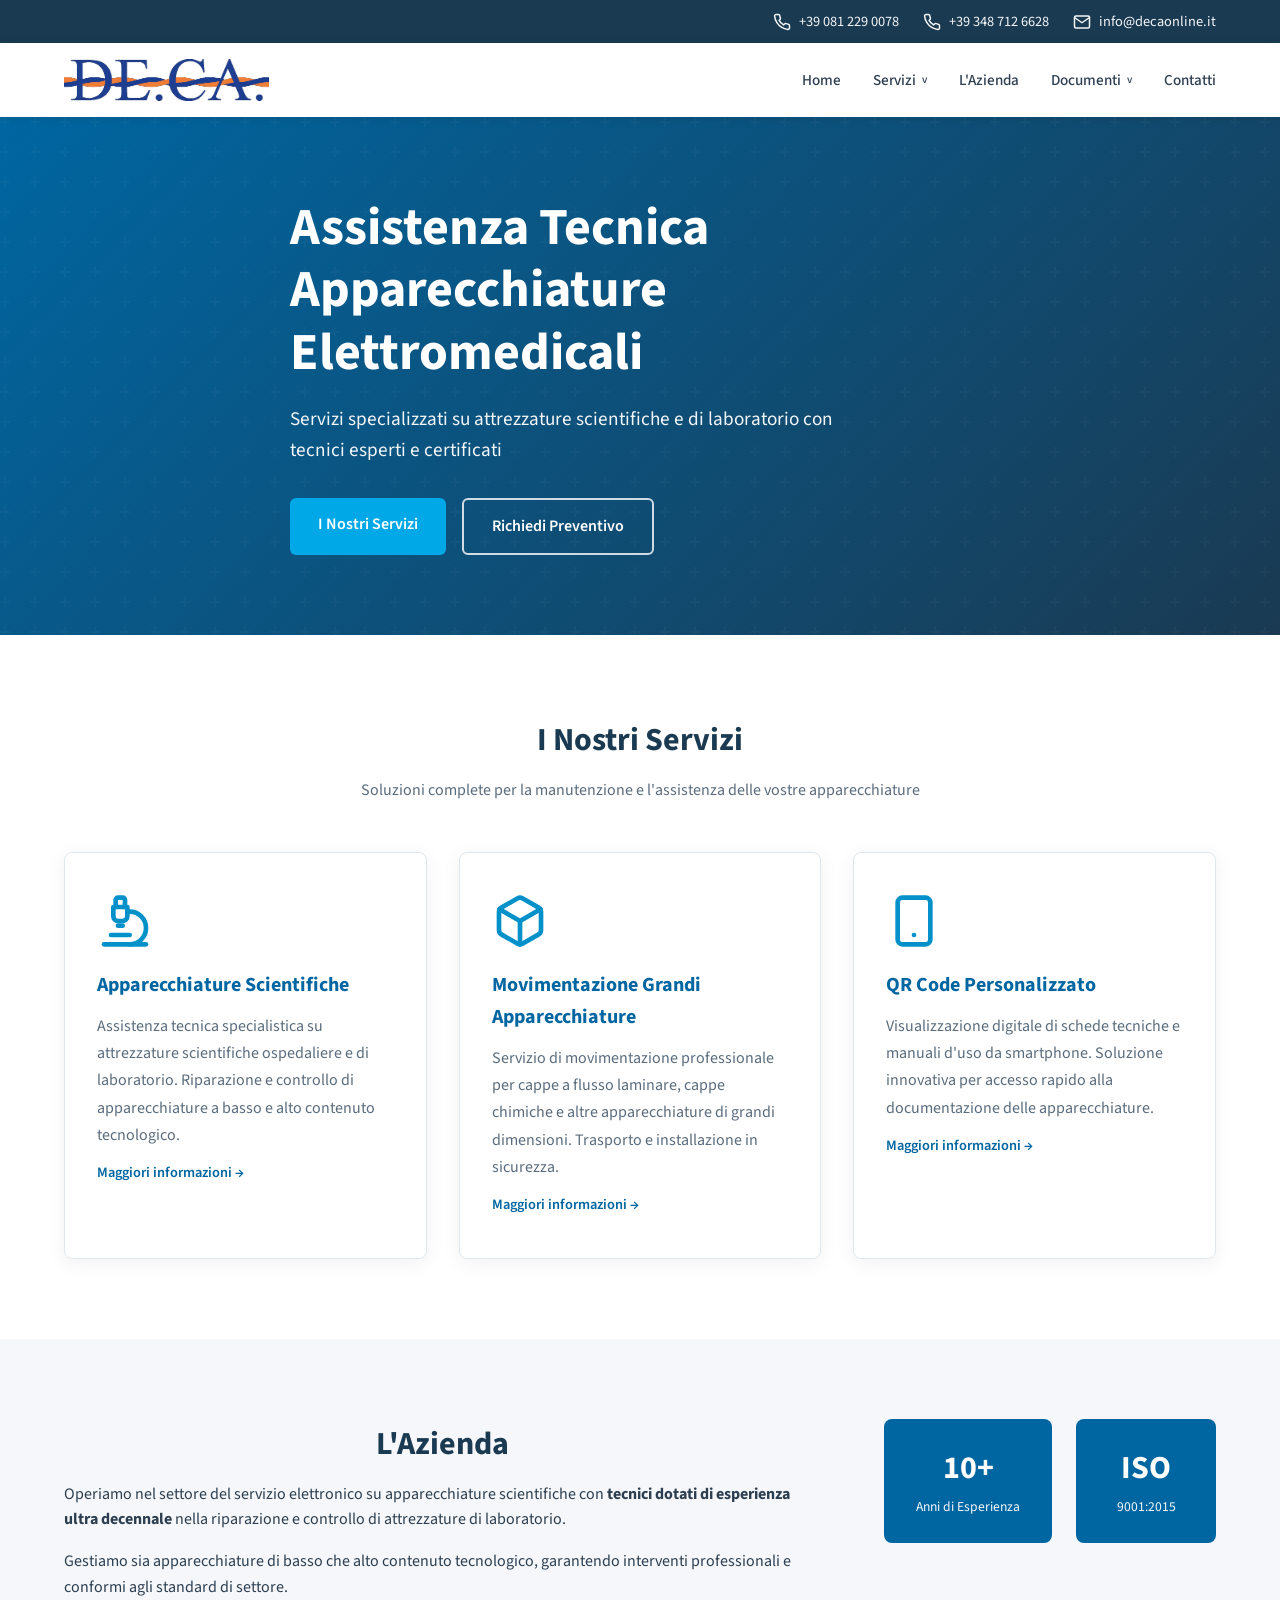
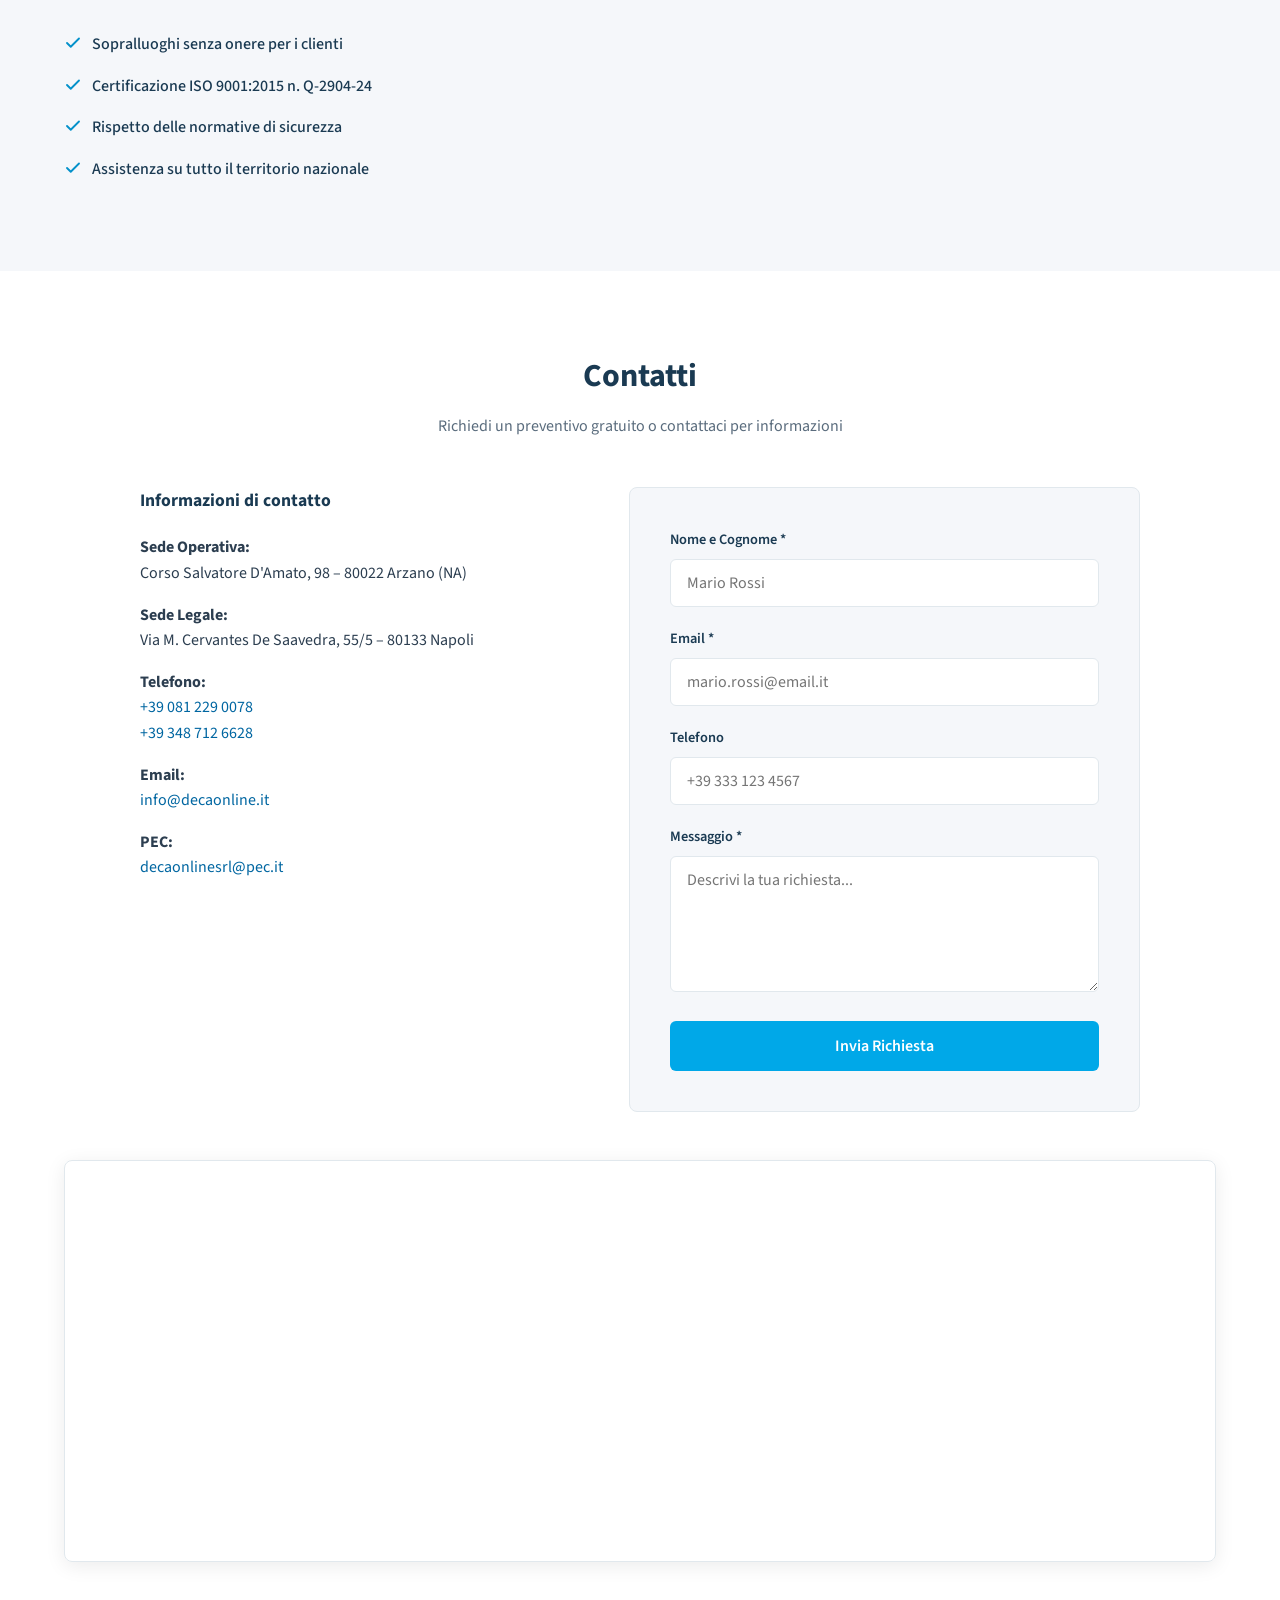
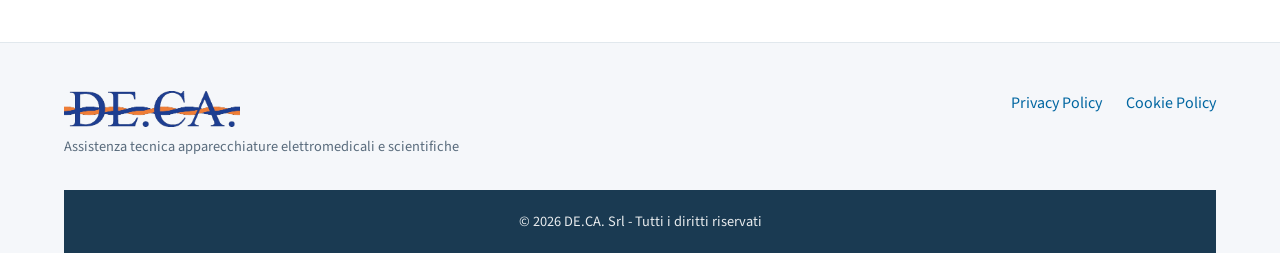
==== src/main/webapp/index.html @ ce904c12 "Initial commit" ====
<!DOCTYPE html>
<html lang="it">
<head>
    <meta charset="UTF-8">
    <meta name="viewport" content="width=device-width, initial-scale=1.0">
    <meta name="description" content="Assistenza tecnica su apparecchiature elettromedicali e scientifiche. Servizi specializzati per laboratori e strutture ospedaliere.">
    <title>DE.CA. Srl - Assistenza Tecnica Apparecchiature Elettromedicali</title>
    <link rel="icon" href="images/favicon.png" type="image/png">
    <link rel="stylesheet" href="css/style.css">
    <link rel="preconnect" href="https://fonts.googleapis.com">
    <link rel="preconnect" href="https://fonts.gstatic.com" crossorigin>
    <link href="https://fonts.googleapis.com/css2?family=Source+Sans+3:wght@400;500;600;700&display=swap" rel="stylesheet">
</head>
<body>
    <header class="header">
        <div class="header-top">
            <div class="container">
                <a href="tel:+390812290078" class="header-contact"><img src="icons/icon-phone.svg" alt="" class="icon" width="18" height="18">+39 081 229 0078</a>
                <a href="tel:+393487126628" class="header-contact"><img src="icons/icon-phone.svg" alt="" class="icon" width="18" height="18">+39 348 712 6628</a>
                <a href="mailto:info@decaonline.it" class="header-contact"><img src="icons/icon-email.svg" alt="" class="icon" width="18" height="18">info@decaonline.it</a>
            </div>
        </div>
        <nav class="navbar">
            <div class="container navbar-inner">
                <a href="index.html" class="logo logo-image" aria-label="DE.CA. home">
                    <img src="images/logo-deca.png" alt="DE.CA. logo" class="logo-img">
                </a>
                <button class="nav-toggle" id="navToggle" aria-label="Menu">
                    <span></span>
                    <span></span>
                    <span></span>
                </button>
                <ul class="nav-menu" id="navMenu">
                    <li class="nav-item"><a href="#home">Home</a></li>
                    <li class="nav-item has-submenu">
                        <button class="submenu-toggle" type="button" aria-expanded="false" aria-haspopup="true">
                            Servizi
                            <span class="submenu-caret">v</span>
                        </button>
                        <ul class="submenu">
                            <li><a href="apparecchiature-scientifiche.html">Apparecchiature Scientifiche</a></li>
                            <li><a href="movimentazione-apparecchiature.html">Movimentazione Apparecchiature</a></li>
                            <li><a href="qr-code-personalizzato.html">QR Code Personalizzato</a></li>
                        </ul>
                    </li>
                    <li class="nav-item"><a href="#azienda">L'Azienda</a></li>
                    <li class="nav-item has-submenu">
                        <button class="submenu-toggle" type="button" aria-expanded="false" aria-haspopup="true">
                            Documenti
                            <span class="submenu-caret">v</span>
                        </button>
                        <ul class="submenu">
                            <li><a href="privacy.html">Privacy Policy</a></li>
                            <li><a href="cookies.html">Cookie Policy</a></li>
                        </ul>
                    </li>
                    <li class="nav-item"><a href="#contatti">Contatti</a></li>
                </ul>
            </div>
        </nav>
    </header>

    <main>
        <section id="home" class="hero">
            <div class="hero-overlay"></div>
            <div class="container hero-content">
                <h1>Assistenza Tecnica<br>Apparecchiature Elettromedicali</h1>
                <p class="hero-subtitle">Servizi specializzati su attrezzature scientifiche e di laboratorio con tecnici esperti e certificati</p>
                <div class="hero-buttons">
                    <a href="#servizi" class="btn btn-primary">I Nostri Servizi</a>
                    <a href="#contatti" class="btn btn-secondary">Richiedi Preventivo</a>
                </div>
            </div>
        </section>

        <section id="servizi" class="services">
            <div class="container">
                <h2 class="section-title">I Nostri Servizi</h2>
                <p class="section-subtitle">Soluzioni complete per la manutenzione e l'assistenza delle vostre apparecchiature</p>
                <div class="services-grid">
                    <article class="service-card">
                        <div class="service-icon"><img src="icons/icon-microscope.svg" alt=""></div>
                        <h3>Apparecchiature Scientifiche</h3>
                        <p>Assistenza tecnica specialistica su attrezzature scientifiche ospedaliere e di laboratorio. Riparazione e controllo di apparecchiature a basso e alto contenuto tecnologico.</p>
                        <a href="apparecchiature-scientifiche.html" class="service-link">Maggiori informazioni →</a>
                    </article>
                    <article class="service-card">
                        <div class="service-icon"><img src="icons/icon-box.svg" alt=""></div>
                        <h3>Movimentazione Grandi Apparecchiature</h3>
                        <p>Servizio di movimentazione professionale per cappe a flusso laminare, cappe chimiche e altre apparecchiature di grandi dimensioni. Trasporto e installazione in sicurezza.</p>
                        <a href="movimentazione-apparecchiature.html" class="service-link">Maggiori informazioni →</a>
                    </article>
                    <article class="service-card">
                        <div class="service-icon"><img src="icons/icon-smartphone.svg" alt=""></div>
                        <h3>QR Code Personalizzato</h3>
                        <p>Visualizzazione digitale di schede tecniche e manuali d'uso da smartphone. Soluzione innovativa per accesso rapido alla documentazione delle apparecchiature.</p>
                        <a href="qr-code-personalizzato.html" class="service-link">Maggiori informazioni →</a>
                    </article>
                </div>
            </div>
        </section>

        <section id="azienda" class="about">
            <div class="container">
                <div class="about-grid">
                    <div class="about-content">
                        <h2 class="section-title">L'Azienda</h2>
                        <p>Operiamo nel settore del servizio elettronico su apparecchiature scientifiche con <strong>tecnici dotati di esperienza ultra decennale</strong> nella riparazione e controllo di attrezzature di laboratorio.</p>
                        <p>Gestiamo sia apparecchiature di basso che alto contenuto tecnologico, garantendo interventi professionali e conformi agli standard di settore.</p>
                        <ul class="about-features">
                            <li><img src="icons/icon-check.svg" alt="" class="icon-check">Sopralluoghi senza onere per i clienti</li>
                            <li><img src="icons/icon-check.svg" alt="" class="icon-check">Certificazione ISO 9001:2015 n. Q-2904-24</li>
                            <li><img src="icons/icon-check.svg" alt="" class="icon-check">Rispetto delle normative di sicurezza</li>
                            <li><img src="icons/icon-check.svg" alt="" class="icon-check">Assistenza su tutto il territorio nazionale</li>
                        </ul>
                    </div>
                    <div class="about-badges">
                        <div class="badge">
                            <span class="badge-number">10+</span>
                            <span class="badge-label">Anni di Esperienza</span>
                        </div>
                        <div class="badge">
                            <span class="badge-number">ISO</span>
                            <span class="badge-label">9001:2015</span>
                        </div>
                    </div>
                </div>
            </div>
        </section>

        <section id="contatti" class="contact">
            <div class="container">
                <h2 class="section-title">Contatti</h2>
                <p class="section-subtitle">Richiedi un preventivo gratuito o contattaci per informazioni</p>
                <div class="contact-grid">
                    <div class="contact-info">
                        <h3>Informazioni di contatto</h3>
                        <p><strong>Sede Operativa:</strong><br>Corso Salvatore D'Amato, 98 – 80022 Arzano (NA)</p>
                        <p><strong>Sede Legale:</strong><br>Via M. Cervantes De Saavedra, 55/5 – 80133 Napoli</p>
                        <p><strong>Telefono:</strong><br>
                            <a href="tel:+390812290078">+39 081 229 0078</a><br>
                            <a href="tel:+393487126628">+39 348 712 6628</a>
                        </p>
                        <p><strong>Email:</strong><br><a href="mailto:info@decaonline.it">info@decaonline.it</a></p>
                        <p><strong>PEC:</strong><br><a href="mailto:decaonlinesrl@pec.it">decaonlinesrl@pec.it</a></p>
                    </div>
                    <form class="contact-form" action="contact" method="post">
                        <div class="form-group">
                            <label for="name">Nome e Cognome *</label>
                            <input type="text" id="name" name="name" required placeholder="Mario Rossi">
                        </div>
                        <div class="form-group">
                            <label for="email">Email *</label>
                            <input type="email" id="email" name="email" required placeholder="mario.rossi@email.it">
                        </div>
                        <div class="form-group">
                            <label for="phone">Telefono</label>
                            <input type="tel" id="phone" name="phone" placeholder="+39 333 123 4567">
                        </div>
                        <div class="form-group">
                            <label for="message">Messaggio *</label>
                            <textarea id="message" name="message" rows="5" required placeholder="Descrivi la tua richiesta..."></textarea>
                        </div>
                        <button type="submit" class="btn btn-primary btn-block">Invia Richiesta</button>
                    </form>
                </div>
                <div class="contact-map">
                    <iframe src="https://maps.google.com/maps?q=Corso+Salvatore+D%27Amato+98,+80022+Arzano+NA&t=&z=15&ie=UTF8&iwloc=&output=embed" width="100%" height="400" style="border:0;" allowfullscreen="" loading="lazy" referrerpolicy="no-referrer-when-downgrade" title="Sede DE.CA. - Corso Salvatore D'Amato 98, Arzano"></iframe>
                </div>
            </div>
        </section>
    </main>

    <footer class="footer">
        <div class="container">
            <div class="footer-content">
                <div class="footer-brand">
                    <img src="images/logo-deca.png" alt="DE.CA. logo" class="footer-logo">
                    <p>Assistenza tecnica apparecchiature elettromedicali e scientifiche</p>
                </div>
                <div class="footer-links">
                    <a href="privacy.html">Privacy Policy</a>
                    <a href="cookies.html">Cookie Policy</a>
                </div>
        </div>
        <div class="footer-bottom">
            <div class="container">
                <p>&copy; 2026 DE.CA. Srl - Tutti i diritti riservati</p>
            </div>
        </div>
    </footer>

    <script src="js/main.js"></script>
</body>
</html>
---- src/main/webapp/css/style.css ----
/* ========================================
   DE.CA. - Sito stile decaonline.it
   Design professionale B2B
   ======================================== */

* {
    margin: 0;
    padding: 0;
    box-sizing: border-box;
}

:root {
    --primary: #0066a1;
    --primary-dark: #004d7a;
    --secondary: #1a3a52;
    --accent: #00a8e8;
    --text: #2c3e50;
    --text-light: #5a6c7d;
    --bg-light: #f5f7fa;
    --white: #ffffff;
    --border: #e1e8ed;
}

html {
    scroll-behavior: smooth;
}

body {
    font-family: 'Source Sans 3', -apple-system, BlinkMacSystemFont, 'Segoe UI', sans-serif;
    font-size: 16px;
    line-height: 1.6;
    color: var(--text);
    background: var(--white);
}

.container {
    max-width: 1200px;
    margin: 0 auto;
    padding: 0 24px;
}

/* Header Top Bar */
.header-top {
    background: var(--secondary);
    color: var(--white);
    padding: 10px 0;
    font-size: 0.9rem;
}

.header-top .container {
    display: flex;
    justify-content: flex-end;
    gap: 24px;
}

.header-contact {
    display: inline-flex;
    align-items: center;
    gap: 8px;
    color: var(--white);
    text-decoration: none;
    opacity: 0.95;
    transition: opacity 0.2s;
}

.header-contact:hover {
    opacity: 1;
}

.header-contact .icon {
    width: 18px;
    height: 18px;
    flex-shrink: 0;
    filter: brightness(0) invert(1);
}

/* Navbar */
.navbar {
    background: var(--white);
    box-shadow: 0 2px 10px rgba(0, 0, 0, 0.08);
    position: sticky;
    top: 0;
    z-index: 1000;
}

.navbar-inner {
    display: flex;
    justify-content: space-between;
    align-items: center;
    padding: 16px 24px;
}

.logo {
    font-size: 1.75rem;
    font-weight: 700;
    text-decoration: none;
    color: var(--text);
    letter-spacing: -0.5px;
}

.logo-image {
    display: flex;
    align-items: center;
    flex-shrink: 0;
}

.logo-img {
    height: 42px;
    width: auto;
    display: block;
}

.logo-accent {
    color: var(--primary);
}

.logo-main {
    color: var(--secondary);
}

.logo-srl {
    font-size: 1rem;
    font-weight: 500;
    color: var(--text-light);
    margin-left: 2px;
}

.nav-menu {
    display: flex;
    align-items: center;
    list-style: none;
    gap: 32px;
}

.nav-item {
    position: relative;
    display: flex;
    align-items: center;
}

.nav-menu > .nav-item > a,
.submenu-toggle {
    display: inline-flex;
    align-items: center;
    text-decoration: none;
    color: var(--text);
    font-weight: 500;
    font-size: 0.95rem;
    padding: 8px 0;
    border-bottom: 2px solid transparent;
    transition: color 0.2s, border-color 0.2s;
    background: none;
    border: none;
    cursor: pointer;
    font-family: inherit;
    line-height: 1.5;
}

.nav-menu a:hover,
.submenu-toggle:hover,
.submenu-toggle:focus-visible {
    color: var(--primary);
    border-bottom-color: var(--primary);
}

.submenu-caret {
    display: inline-block;
    font-size: 0.7rem;
    margin-left: 6px;
    transition: transform 0.2s ease;
}

.nav-item.has-submenu:hover .submenu-caret,
.nav-item.has-submenu.submenu-open .submenu-caret {
    transform: rotate(180deg);
}

.submenu {
    position: absolute;
    top: calc(100% + 12px);
    left: 0;
    min-width: 260px;
    background: var(--white);
    border: 1px solid var(--border);
    border-radius: 12px;
    box-shadow: 0 16px 40px rgba(0, 0, 0, 0.12), 0 4px 12px rgba(0, 102, 161, 0.08);
    padding: 8px;
    list-style: none;
    margin: 0;
    opacity: 0;
    visibility: hidden;
    transform: translateY(-8px) scale(0.96);
    transition: opacity 0.25s ease, transform 0.25s ease, visibility 0.25s;
    z-index: 10;
}

.submenu li {
    display: block;
}

.submenu li + li {
    margin-top: 2px;
}

.submenu a {
    display: block;
    padding: 12px 16px;
    border-radius: 8px;
    border-bottom: none;
    font-size: 0.95rem;
    font-weight: 500;
    color: var(--text);
    transition: all 0.2s ease;
    position: relative;
    padding-left: 20px;
}

.submenu a::before {
    content: "";
    position: absolute;
    left: 0;
    top: 50%;
    transform: translateY(-50%);
    width: 3px;
    height: 0;
    background: var(--primary);
    border-radius: 0 2px 2px 0;
    transition: height 0.2s ease;
}

.submenu a:hover {
    background: linear-gradient(135deg, rgba(0, 102, 161, 0.08) 0%, rgba(0, 168, 232, 0.05) 100%);
    color: var(--primary);
}

.submenu a:hover::before {
    height: 20px;
}

.nav-item.has-submenu:hover .submenu,
.nav-item.has-submenu.submenu-open .submenu {
    opacity: 1;
    visibility: visible;
    transform: translateY(0) scale(1);
}

/* Mobile menu toggle */
.nav-toggle {
    display: none;
    flex-direction: column;
    gap: 5px;
    background: none;
    border: none;
    cursor: pointer;
    padding: 8px;
}

.nav-toggle span {
    width: 24px;
    height: 2px;
    background: var(--secondary);
    border-radius: 1px;
}

/* Hero Section */
.hero {
    position: relative;
    background: linear-gradient(135deg, var(--primary) 0%, var(--secondary) 100%);
    min-height: 500px;
    display: flex;
    align-items: center;
    color: var(--white);
}

.hero-overlay {
    position: absolute;
    inset: 0;
    background: url("data:image/svg+xml,%3Csvg width='60' height='60' viewBox='0 0 60 60' xmlns='http://www.w3.org/2000/svg'%3E%3Cg fill='none' fill-rule='evenodd'%3E%3Cg fill='%23ffffff' fill-opacity='0.05'%3E%3Cpath d='M36 34v-4h-2v4h-4v2h4v4h2v-4h4v-2h-4zm0-30V0h-2v4h-4v2h4v4h2V6h4V4h-4zM6 34v-4H4v4H0v2h4v4h2v-4h4v-2H6zM6 4V0H4v4H0v2h4v4h2V6h4V4H6z'/%3E%3C/g%3E%3C/g%3E%3C/svg%3E");
    opacity: 0.5;
}

.hero-content {
    position: relative;
    z-index: 1;
    padding: 80px 24px;
}

.hero h1 {
    font-size: clamp(2rem, 5vw, 3.25rem);
    font-weight: 700;
    line-height: 1.2;
    margin-bottom: 20px;
    max-width: 700px;
}

.hero-subtitle {
    font-size: 1.2rem;
    opacity: 0.95;
    max-width: 600px;
    margin-bottom: 32px;
}

.hero-buttons {
    display: flex;
    gap: 16px;
    flex-wrap: wrap;
}

/* Buttons */
.btn {
    display: inline-block;
    padding: 14px 28px;
    font-size: 1rem;
    font-weight: 600;
    text-decoration: none;
    border-radius: 6px;
    transition: all 0.2s;
    cursor: pointer;
    border: none;
    font-family: inherit;
}

.btn-primary {
    background: var(--accent);
    color: var(--white);
}

.btn-primary:hover {
    background: #0099cc;
    transform: translateY(-1px);
}

.btn-secondary {
    background: transparent;
    color: var(--white);
    border: 2px solid rgba(255, 255, 255, 0.8);
}

.btn-secondary:hover {
    background: rgba(255, 255, 255, 0.15);
    border-color: var(--white);
}

.btn-block {
    width: 100%;
    text-align: center;
}

/* Section Titles */
.section-title {
    font-size: 2rem;
    font-weight: 700;
    color: var(--secondary);
    margin-bottom: 12px;
    text-align: center;
}

.section-subtitle {
    text-align: center;
    color: var(--text-light);
    max-width: 600px;
    margin: 0 auto 48px;
}

/* Services Section */
.services {
    padding: 80px 0;
    background: var(--white);
}

.services-grid {
    display: grid;
    grid-template-columns: repeat(auto-fit, minmax(320px, 1fr));
    gap: 32px;
}

.service-card {
    background: var(--white);
    padding: 40px 32px;
    border-radius: 8px;
    box-shadow: 0 4px 20px rgba(0, 0, 0, 0.06);
    border: 1px solid var(--border);
    transition: transform 0.2s, box-shadow 0.2s;
}

.service-card:hover {
    transform: translateY(-4px);
    box-shadow: 0 8px 30px rgba(0, 102, 161, 0.12);
    border-color: var(--primary);
}

.service-icon {
    width: 56px;
    height: 56px;
    margin-bottom: 20px;
    color: var(--primary);
}

.service-icon img,
.service-icon svg {
    width: 100%;
    height: 100%;
    display: block;
    color: var(--primary);
}

.service-icon img {
    filter: invert(48%) sepia(79%) saturate(2476%) hue-rotate(166deg) brightness(86%) contrast(97%);
}

.service-card h3 {
    font-size: 1.25rem;
    color: var(--primary);
    margin-bottom: 12px;
}

.service-card p {
    color: var(--text-light);
    line-height: 1.7;
}

.service-link {
    display: inline-block;
    margin-top: 12px;
    color: var(--primary);
    font-weight: 600;
    font-size: 0.9rem;
    text-decoration: none;
}
.service-link:hover {
    text-decoration: underline;
}

/* About Section */
.about {
    padding: 80px 0;
    background: var(--bg-light);
}

.about-grid {
    display: grid;
    grid-template-columns: 1fr auto;
    gap: 64px;
    align-items: start;
}

.about-content p {
    margin-bottom: 16px;
    color: var(--text);
}

.about-features {
    list-style: none;
    margin-top: 24px;
}

.about-features li {
    padding: 8px 0;
    padding-left: 28px;
    position: relative;
    color: var(--secondary);
    font-weight: 500;
}

.about-features li .icon-check {
    position: absolute;
    left: 0;
    top: 10px;
    width: 18px;
    height: 18px;
    filter: invert(48%) sepia(79%) saturate(2476%) hue-rotate(166deg) brightness(86%) contrast(97%);
}

.about-badges {
    display: flex;
    gap: 24px;
    flex-wrap: wrap;
}

.badge {
    background: var(--primary);
    color: var(--white);
    padding: 24px 32px;
    border-radius: 8px;
    text-align: center;
    min-width: 140px;
}

.badge-number {
    display: block;
    font-size: 2rem;
    font-weight: 700;
}

.badge-label {
    font-size: 0.85rem;
    opacity: 0.95;
}

/* Contact Section */
.contact {
    padding: 80px 0;
    background: var(--white);
}

.contact-grid {
    display: grid;
    grid-template-columns: 1fr 1.2fr;
    gap: 64px;
    align-items: start;
    max-width: 1000px;
    margin: 0 auto;
}

.contact-info h3 {
    font-size: 1.1rem;
    color: var(--secondary);
    margin-bottom: 20px;
}

.contact-info p {
    margin-bottom: 16px;
    color: var(--text);
}

.contact-info a {
    color: var(--primary);
    text-decoration: none;
}

.contact-info a:hover {
    text-decoration: underline;
}

.contact-map {
    margin-top: 48px;
    border-radius: 8px;
    overflow: hidden;
    box-shadow: 0 4px 20px rgba(0, 0, 0, 0.08);
    border: 1px solid var(--border);
}

.contact-map iframe {
    display: block;
}

.contact-form {
    background: var(--bg-light);
    padding: 40px;
    border-radius: 8px;
    border: 1px solid var(--border);
}

.form-group {
    margin-bottom: 20px;
}

.form-group label {
    display: block;
    font-weight: 600;
    color: var(--secondary);
    margin-bottom: 8px;
    font-size: 0.9rem;
}

.form-group input,
.form-group textarea {
    width: 100%;
    padding: 12px 16px;
    border: 1px solid var(--border);
    border-radius: 6px;
    font-size: 1rem;
    font-family: inherit;
    transition: border-color 0.2s;
}

.form-group input:focus,
.form-group textarea:focus {
    outline: none;
    border-color: var(--primary);
}

.form-group textarea {
    resize: vertical;
    min-height: 120px;
}

/* Footer */
.footer {
    background: var(--bg-light);
    color: var(--text);
    padding: 48px 0 0;
    border-top: 1px solid var(--border);
}

.footer-content {
    display: flex;
    justify-content: space-between;
    align-items: flex-start;
    flex-wrap: wrap;
    gap: 32px;
    margin-bottom: 32px;
}

.footer-brand .logo-accent,
.footer-brand .logo-main,
.footer-brand .logo-srl {
    color: var(--secondary);
}

.footer-brand p {
    margin-top: 8px;
    color: var(--text-light);
    font-size: 0.9rem;
}

.footer-logo {
    height: 36px;
    width: auto;
    display: block;
}

.footer-links {
    display: flex;
    gap: 24px;
}

.footer-links a {
    color: var(--primary);
    text-decoration: none;
}

.footer-links a:hover {
    text-decoration: underline;
}

.footer-bottom {
    background: var(--secondary);
    padding: 20px 0;
    text-align: center;
}

.footer-bottom p {
    font-size: 0.9rem;
    color: rgba(255, 255, 255, 0.9);
}

/* Page icons (subpages) */
.page-icon {
    width: 64px;
    height: 64px;
    color: var(--primary);
    margin-bottom: 16px;
}

.page-icon img,
.page-icon svg {
    width: 100%;
    height: 100%;
    display: block;
    filter: invert(48%) sepia(79%) saturate(2476%) hue-rotate(166deg) brightness(86%) contrast(97%);
}

/* Responsive */
@media (max-width: 900px) {
    .about-grid {
        grid-template-columns: 1fr;
    }
    
    .contact-grid {
        grid-template-columns: 1fr;
    }
}

@media (max-width: 768px) {
    .header-top .container {
        justify-content: center;
    }
    
    .nav-toggle {
        display: flex;
    }
    
    .nav-menu {
        position: absolute;
        top: 100%;
        left: 0;
        right: 0;
        background: var(--white);
        flex-direction: column;
        padding: 24px;
        box-shadow: 0 8px 20px rgba(0, 0, 0, 0.1);
        display: none;
    }
    
    .nav-menu.active {
        display: flex;
    }

    .nav-item {
        width: 100%;
    }

    .submenu {
        position: static;
        min-width: 100%;
        background: var(--bg-light);
        border-radius: 8px;
        box-shadow: none;
        border: none;
        padding: 10px 12px;
        margin-top: 8px;
        opacity: 1;
        visibility: visible;
        transform: none;
        display: none;
    }

    .nav-item.has-submenu.submenu-open .submenu {
        display: block;
    }

    .submenu a {
        padding: 10px 12px;
        border-radius: 6px;
    }

    .submenu a::before {
        display: none;
    }
    
    .hero-content {
        padding: 60px 24px;
    }
    
    .hero-buttons {
        flex-direction: column;
    }
    
    .btn {
        text-align: center;
    }
    
    .services-grid {
        grid-template-columns: 1fr;
    }
    
    .about-badges {
        justify-content: flex-start;
    }
    
    .footer-content {
        flex-direction: column;
    }
}
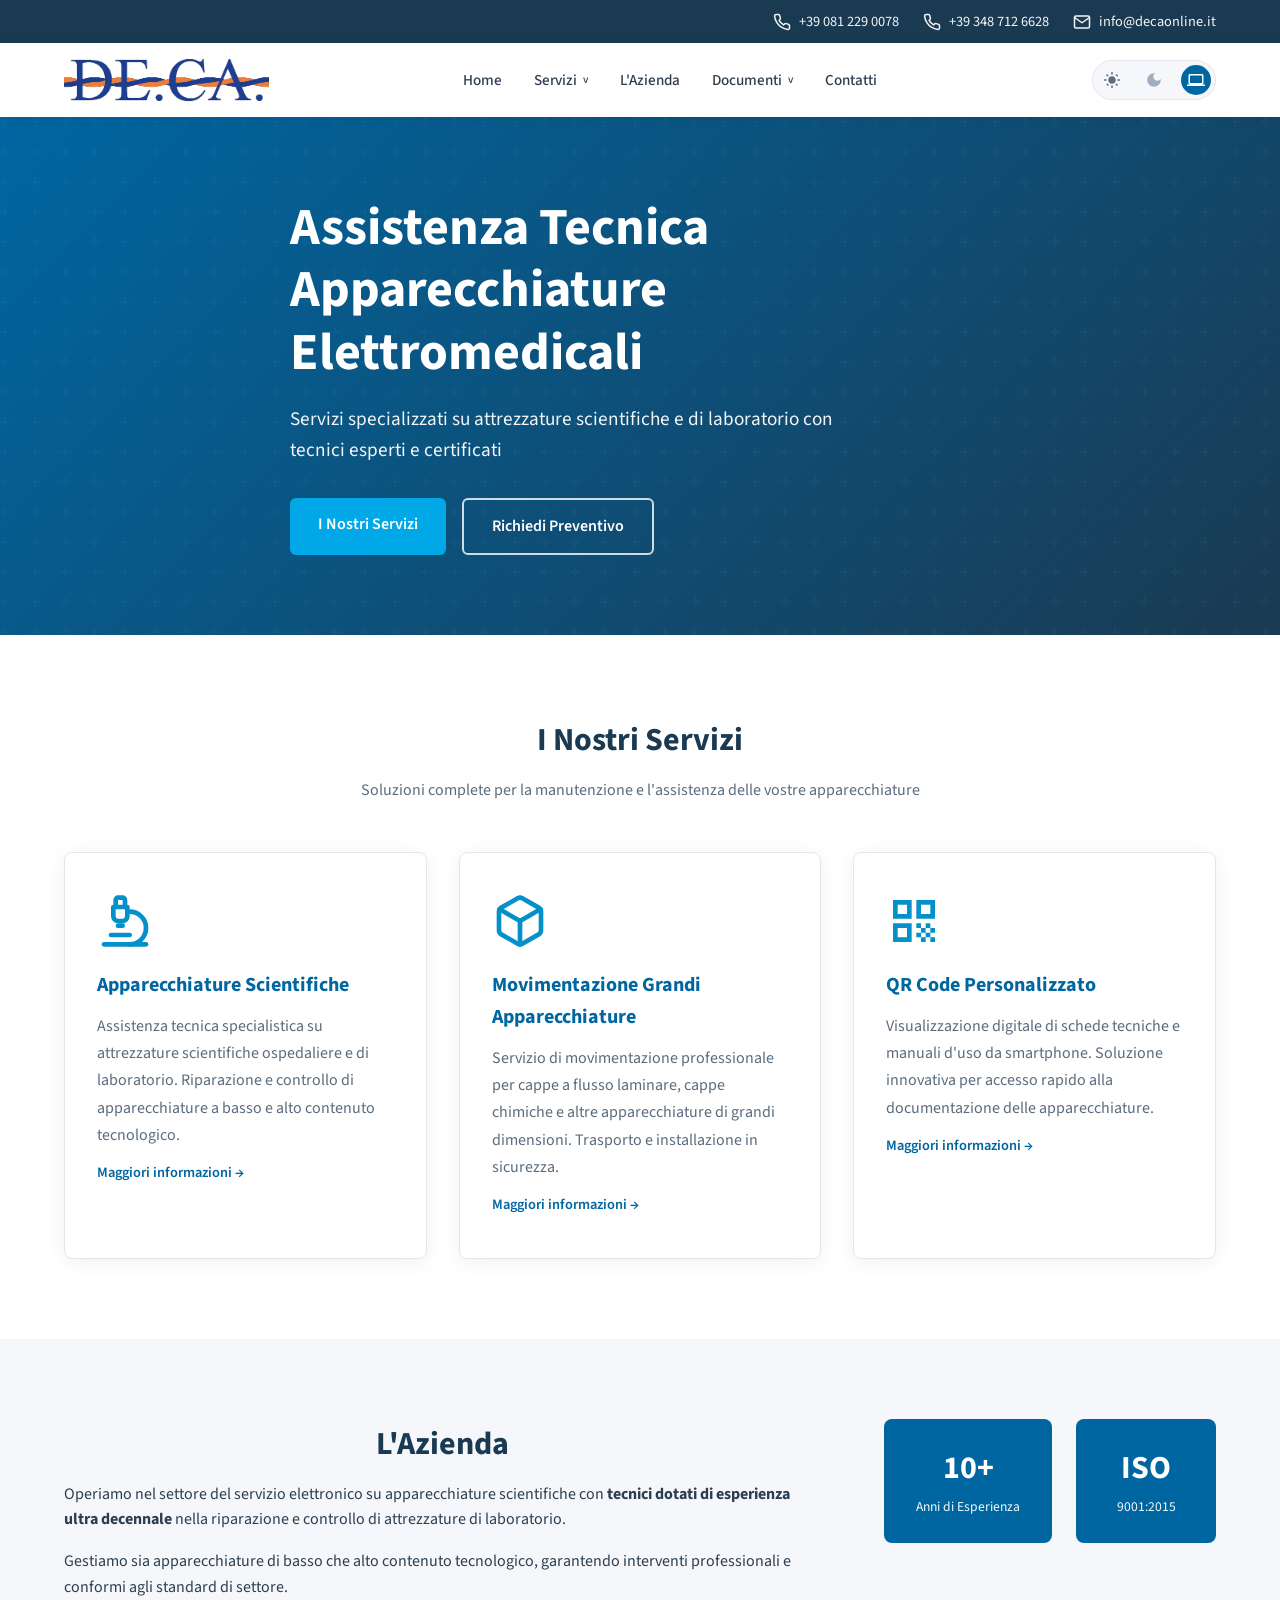
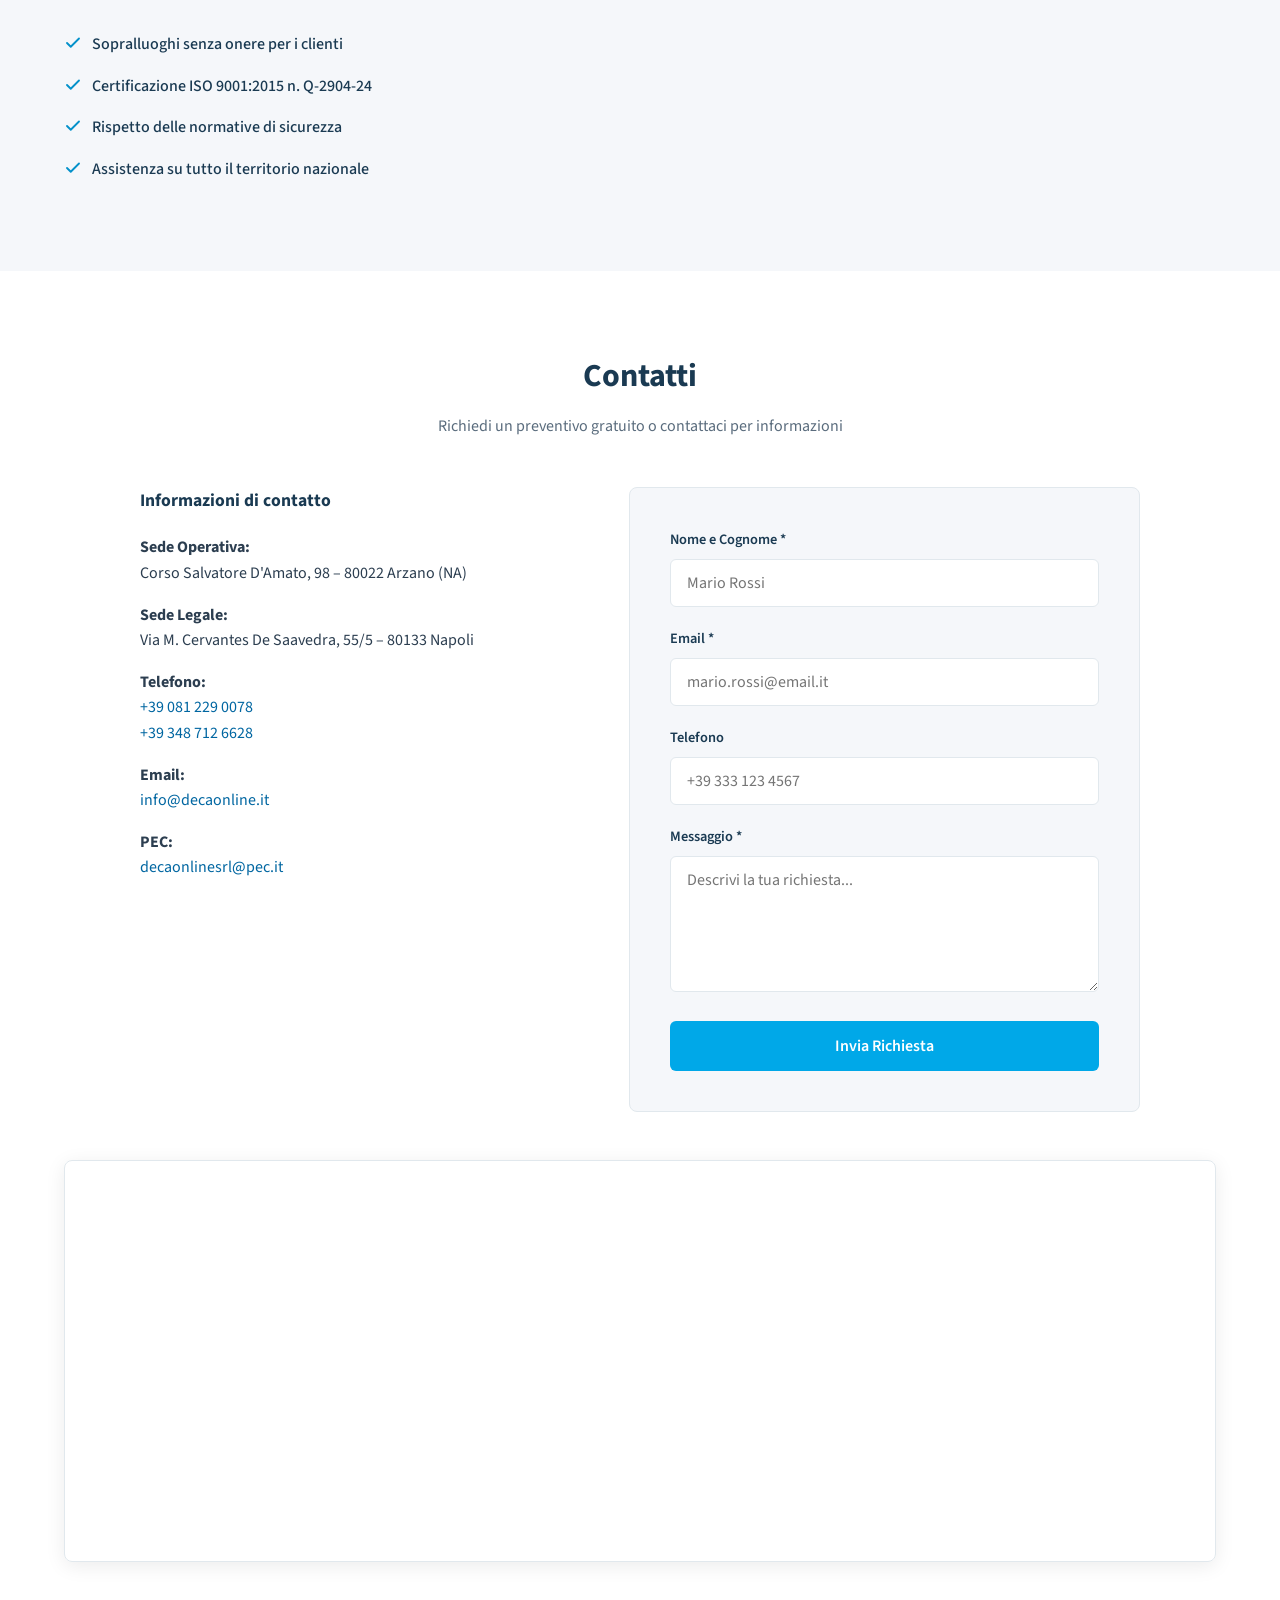
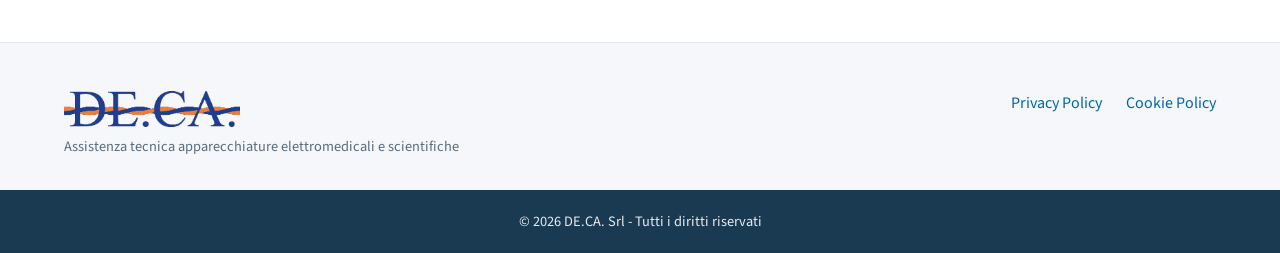
==== commit 3ac1b3f4: "Footer sistemato, Tema Dinamico, Leggibilità perfetta in modalità scura, Icona QR professionale." ====
--- a/src/main/webapp/index.html
+++ b/src/main/webapp/index.html
@@ -56,6 +56,17 @@
                     </li>
                     <li class="nav-item"><a href="#contatti">Contatti</a></li>
                 </ul>
+                <div class="theme-switcher">
+                    <button class="theme-btn" data-theme="light" title="Chiaro" aria-label="Tema Chiaro">
+                        <svg viewBox="0 0 24 24"><path d="M12,7c-2.76,0-5,2.24-5,5s2.24,5,5,5s5-2.24,5-5S14.76,7,12,7L12,7z M2,13l2,0c0.55,0,1-0.45,1-1s-0.45-1-1-1l-2,0 c-0.55,0-1,0.45-1,1S1.45,13,2,13z M20,13l2,0c0.55,0,1-0.45,1-1s-0.45-1-1-1l-2,0c-0.55,0-1,0.45-1,1S19.45,13,20,13z M11,2l0,2 c0,0.55,0.45,1,1,1s1-0.45,1-1l0-2c0-0.55-0.45-1-1-1S11,1.45,11,2z M11,20l0,2c0,0.55,0.45,1,1,1s1-0.45,1-1l0-2 c0-0.55-0.45-1-1-1S11,19.45,11,20z M5.99,4.58c-0.39-0.39-1.03-0.39-1.41,0c-0.39,0.39-0.39,1.03,0,1.41l1.06,1.06 c0.39,0.39,1.03,0.39,1.41,0s0.39-1.03,0-1.41L5.99,4.58z M18.36,16.95c-0.39-0.39-1.03-0.39-1.41,0c-0.39,0.39-0.39,1.03,0,1.41 l1.06,1.06c0.39,0.39,1.03,0.39,1.41,0s0.39-1.03,0-1.41L18.36,16.95z M5.99,19.42c0.39,0.39,1.03,0.39,1.41,0 c0.39-0.39,0.39-1.02,0-1.41l-1.06-1.06c-0.39-0.39-1.03-0.39-1.41,0s-0.39,1.03,0,1.41L5.99,19.42z M18.36,7.05 c0.39,0.39,1.03,0.39,1.41,0c0.39-0.39,0.39-1.03,0-1.41l-1.06-1.06c-0.39-0.39-1.03-0.39-1.41,0s-0.39,1.03,0,1.41L18.36,7.05z" /></svg>
+                    </button>
+                    <button class="theme-btn" data-theme="dark" title="Scuro" aria-label="Tema Scuro">
+                        <svg viewBox="0 0 24 24"><path d="M12,3c-4.97,0-9,4.03-9,9s4.03,9,9,9s9-4.03,9-9c0-0.46-0.04-0.92-0.1-1.36c-0.98,1.37-2.58,2.26-4.4,2.26 c-2.98,0-5.4-2.42-5.4-5.4c0-1.81,0.89-3.42,2.26-4.4C12.92,3.04,12.46,3,12,3L12,3z" /></svg>
+                    </button>
+                    <button class="theme-btn" data-theme="system" title="Sistema" aria-label="Tema Sistema">
+                        <svg viewBox="0 0 24 24"><path d="M20,18c1.1,0,1.99-0.9,1.99-2L22,6c0-1.1-0.9-2-2-2H4C2.9,4,2,4.9,2,6v10c0,1.1,0.9,2,2,2H0v2h24v-2H20z M4,6h16v10H4V6z" /></svg>
+                    </button>
+                </div>
             </div>
         </nav>
     </header>
@@ -91,7 +102,7 @@
                         <a href="movimentazione-apparecchiature.html" class="service-link">Maggiori informazioni →</a>
                     </article>
                     <article class="service-card">
-                        <div class="service-icon"><img src="icons/icon-smartphone.svg" alt=""></div>
+                        <div class="service-icon"><img src="icons/icon-qr.svg" alt="QR Code icon"></div>
                         <h3>QR Code Personalizzato</h3>
                         <p>Visualizzazione digitale di schede tecniche e manuali d'uso da smartphone. Soluzione innovativa per accesso rapido alla documentazione delle apparecchiature.</p>
                         <a href="qr-code-personalizzato.html" class="service-link">Maggiori informazioni →</a>
@@ -182,6 +193,7 @@
                     <a href="privacy.html">Privacy Policy</a>
                     <a href="cookies.html">Cookie Policy</a>
                 </div>
+            </div>
         </div>
         <div class="footer-bottom">
             <div class="container">
--- a/src/main/webapp/css/style.css
+++ b/src/main/webapp/css/style.css
@@ -19,6 +19,27 @@
     --bg-light: #f5f7fa;
     --white: #ffffff;
     --border: #e1e8ed;
+    --shadow: rgba(0, 0, 0, 0.08);
+    --pure-white: #ffffff;
+}
+
+[data-theme="dark"] {
+    --primary: #00a8e8;
+    --primary-dark: #0066a1;
+    --secondary: #63b3ed; /* Lighter blue for better contrast in dark mode titles */
+    --accent: #00d4ff;
+    --text: #e2e8f0;
+    --text-light: #a0aec0;
+    --bg-light: #0f172a;
+    --white: #1e293b;
+    --border: #334155;
+    --shadow: rgba(0, 0, 0, 0.4);
+}
+
+body {
+    background: var(--white);
+    color: var(--text);
+    transition: background-color 0.3s, color 0.3s;
 }
 
 html {
@@ -41,8 +62,8 @@
 
 /* Header Top Bar */
 .header-top {
-    background: var(--secondary);
-    color: var(--white);
+    background: #1a3a52; /* Keep dark background even in dark mode */
+    color: var(--pure-white);
     padding: 10px 0;
     font-size: 0.9rem;
 }
@@ -57,7 +78,7 @@
     display: inline-flex;
     align-items: center;
     gap: 8px;
-    color: var(--white);
+    color: var(--pure-white);
     text-decoration: none;
     opacity: 0.95;
     transition: opacity 0.2s;
@@ -265,11 +286,11 @@
 /* Hero Section */
 .hero {
     position: relative;
-    background: linear-gradient(135deg, var(--primary) 0%, var(--secondary) 100%);
+    background: linear-gradient(135deg, #0066a1 0%, #1a3a52 100%);
     min-height: 500px;
     display: flex;
     align-items: center;
-    color: var(--white);
+    color: var(--pure-white);
 }
 
 .hero-overlay {
@@ -322,7 +343,7 @@
 
 .btn-primary {
     background: var(--accent);
-    color: var(--white);
+    color: var(--pure-white);
 }
 
 .btn-primary:hover {
@@ -332,7 +353,7 @@
 
 .btn-secondary {
     background: transparent;
-    color: var(--white);
+    color: var(--pure-white);
     border: 2px solid rgba(255, 255, 255, 0.8);
 }
 
@@ -408,6 +429,13 @@
     filter: invert(48%) sepia(79%) saturate(2476%) hue-rotate(166deg) brightness(86%) contrast(97%);
 }
 
+[data-theme="dark"] .service-icon img,
+[data-theme="dark"] .page-icon img {
+    filter: brightness(0) invert(1);
+}
+
+
+
 .service-card h3 {
     font-size: 1.25rem;
     color: var(--primary);
@@ -478,8 +506,8 @@
 }
 
 .badge {
-    background: var(--primary);
-    color: var(--white);
+    background: #0066a1;
+    color: var(--pure-white);
     padding: 24px 32px;
     border-radius: 8px;
     text-align: center;
@@ -567,11 +595,13 @@
 .form-group textarea {
     width: 100%;
     padding: 12px 16px;
+    background: var(--white);
+    color: var(--text);
     border: 1px solid var(--border);
     border-radius: 6px;
     font-size: 1rem;
     font-family: inherit;
-    transition: border-color 0.2s;
+    transition: all 0.2s;
 }
 
 .form-group input:focus,
@@ -635,7 +665,7 @@
 }
 
 .footer-bottom {
-    background: var(--secondary);
+    background: #1a3a52; /* Fixed dark background */
     padding: 20px 0;
     text-align: center;
 }
@@ -643,6 +673,54 @@
 .footer-bottom p {
     font-size: 0.9rem;
     color: rgba(255, 255, 255, 0.9);
+}
+
+/* Theme Switcher Styles */
+.theme-switcher {
+    display: flex;
+    align-items: center;
+    gap: 12px;
+    margin-left: 20px;
+    padding: 4px;
+    background: var(--bg-light);
+    border-radius: 20px;
+    border: 1px solid var(--border);
+}
+
+.theme-btn {
+    background: none;
+    border: none;
+    cursor: pointer;
+    padding: 6px;
+    border-radius: 50%;
+    display: flex;
+    align-items: center;
+    justify-content: center;
+    transition: all 0.2s;
+    color: var(--text-light);
+}
+
+.theme-btn:hover {
+    background: var(--border);
+    color: var(--primary);
+}
+
+.theme-btn.active {
+    background: var(--primary);
+    color: var(--white);
+}
+
+.theme-btn svg {
+    width: 18px;
+    height: 18px;
+    fill: currentColor;
+}
+
+@media (max-width: 768px) {
+    .theme-switcher {
+        margin: 20px 0;
+        justify-content: center;
+    }
 }
 
 /* Page icons (subpages) */
